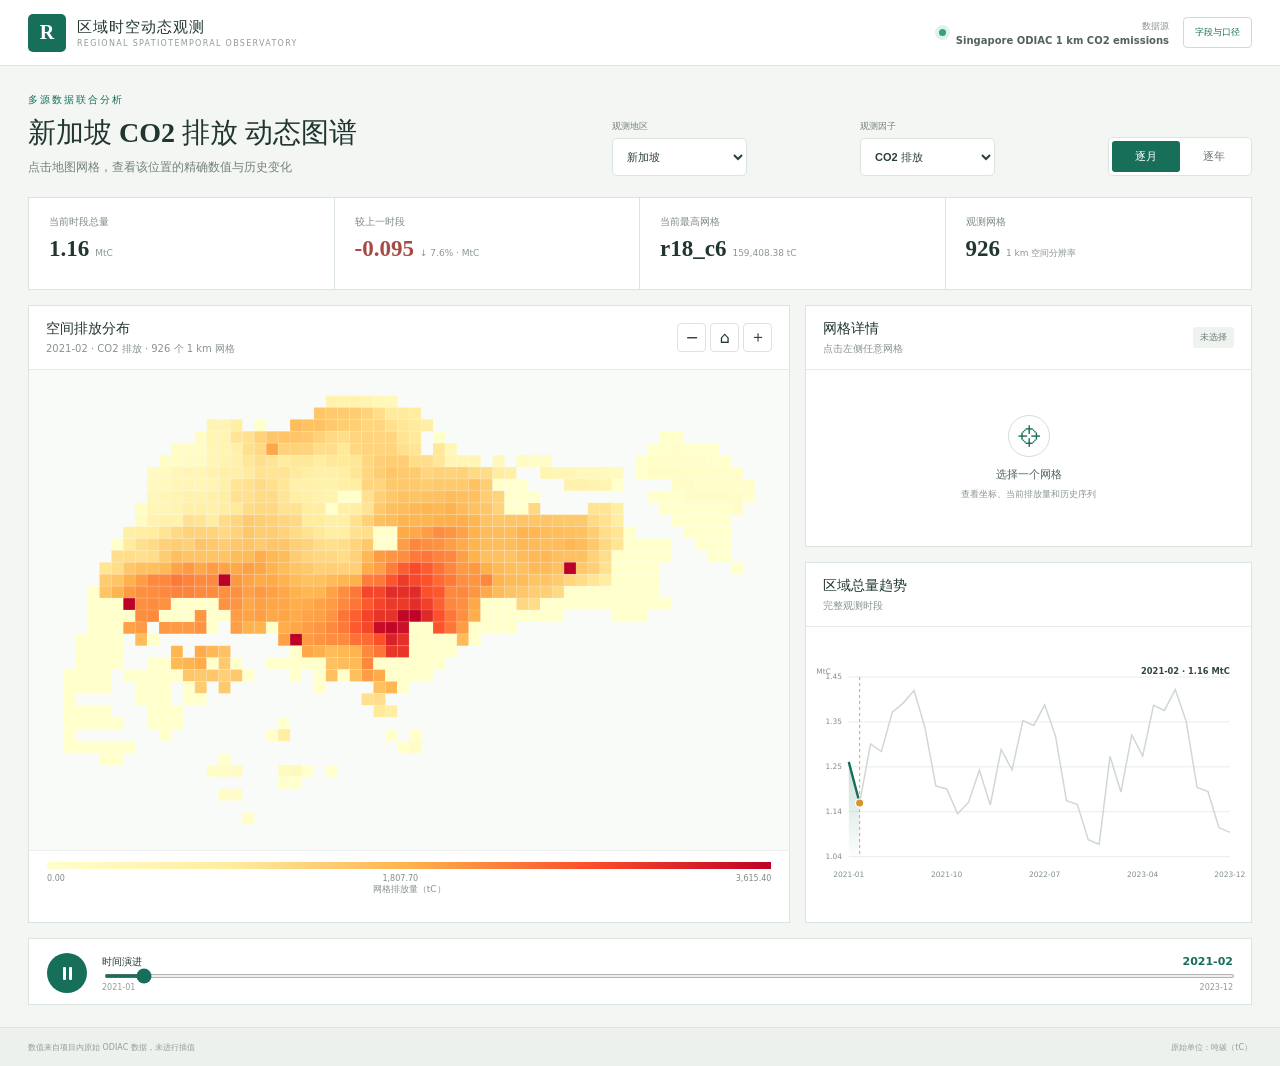
==== web/index.html @ 4ebccf56 "Add carbon visualization application" ====
<!doctype html>
<html lang="zh-CN">
  <head>
    <meta charset="UTF-8" />
    <meta name="viewport" content="width=device-width, initial-scale=1.0" />
    <meta http-equiv="Cache-Control" content="no-cache, no-store, must-revalidate" />
    <meta http-equiv="Pragma" content="no-cache" />
    <meta http-equiv="Expires" content="0" />
    <meta name="description" content="区域多源数据时空动态观测与分析" />
    <title>区域时空动态观测</title>
    <link rel="stylesheet" href="styles.css?v=20260720-3" />
  </head>
  <body>
    <header class="topbar">
      <div class="brand"><span class="brand-mark">R</span><div><strong>区域时空动态观测</strong><small>REGIONAL SPATIOTEMPORAL OBSERVATORY</small></div></div>
      <div class="header-actions"><div class="source"><span></span><div>数据源<strong id="sourceName">正在载入</strong></div></div><button id="methodButton" class="method-button" aria-haspopup="dialog" aria-controls="methodDialog">字段与口径</button></div>
    </header>

    <main>
      <section class="heading">
        <div><p class="eyebrow">多源数据联合分析</p><h1 id="pageTitle">区域时空动态图谱</h1><p>点击地图网格，查看该位置的精确数值与历史变化</p></div>
        <div class="heading-controls"><label class="region-select">观测地区<select id="regionSelect" aria-label="选择观测地区"></select></label><label class="region-select">观测因子<select id="topicSelect" aria-label="选择观测因子"></select></label><label id="categoryControl" class="region-select" hidden><span id="categoryLabel">细分类别</span><select id="categorySelect" aria-label="选择细分类别"></select></label><div class="mode-switch" role="group" aria-label="时间尺度"><button data-mode="month" class="active">逐月</button><button data-mode="year">逐年</button></div></div>
      </section>

      <section id="factorOverview" class="factor-overview" hidden aria-label="天气指标概览"></section>

      <section class="metrics" aria-label="当前统计">
        <article><span id="currentMetricLabel">当前时段总量</span><strong id="totalValue">--</strong><small id="totalUnit">MtC</small></article>
        <article><span>较上一时段</span><strong id="changeValue">--</strong><small id="changeRate">--</small></article>
        <article><span id="maxMetricLabel">当前最高网格</span><strong id="maxCell">--</strong><small id="maxValue">--</small></article>
        <article><span>观测网格</span><strong id="cellCount">--</strong><small>1 km 空间分辨率</small></article>
      </section>

      <section class="workspace">
        <article class="map-panel panel">
          <div class="panel-heading"><div><h2 id="mapTitle">空间排放分布</h2><p id="mapSubtitle">--</p></div><div class="map-tools"><button id="zoomOut" title="缩小" aria-label="缩小">−</button><button id="resetMap" title="复位地图" aria-label="复位地图">⌂</button><button id="zoomIn" title="放大" aria-label="放大">＋</button></div></div>
          <div id="map" class="map" aria-label="排放网格地图"><svg id="mapSvg" role="img"><g id="gridLayer"></g><path id="selectedOutline"></path></svg><div id="tooltip" class="tooltip" hidden></div><button id="replayOverlay" class="replay-overlay" hidden aria-label="重新播放"><span class="replay-pause" aria-hidden="true"><i></i><i></i></span><strong>播放已结束</strong><small>点击重新播放</small></button></div>
          <div class="legend"><div id="legendBar"></div><div id="legendValues" class="legend-values"></div><p id="legendLabel">网格排放量（tC）</p></div>
        </article>

        <aside class="detail-column">
          <article class="panel cell-detail">
            <div class="panel-heading"><div><h2>网格详情</h2><p>点击左侧任意网格</p></div><div class="detail-actions"><span id="cellBadge">未选择</span><button id="clearSelection" hidden>返回区域总量</button></div></div>
            <div id="emptyDetail" class="empty-detail"><span class="target-icon">⌖</span><strong>选择一个网格</strong><p>查看坐标、当前排放量和历史序列</p></div>
            <div id="detailContent" class="detail-content" hidden>
              <div class="cell-value"><span id="detailPeriod">--</span><strong id="cellValue">--</strong><small id="cellUnit">tC</small></div>
              <dl><div><dt>经度</dt><dd id="cellLon">--</dd></div><div><dt>纬度</dt><dd id="cellLat">--</dd></div><div><dt>空间排名</dt><dd id="cellRank">--</dd></div><div id="referenceLonItem" hidden><dt>API 经度</dt><dd id="referenceLon">--</dd></div><div id="referenceLatItem" hidden><dt>API 纬度</dt><dd id="referenceLat">--</dd></div></dl>
            </div>
          </article>
          <article class="panel trend-panel">
            <div class="panel-heading"><div><h2 id="chartTitle">区域总量趋势</h2><p id="chartSubtitle">完整观测时段</p></div></div>
            <div class="chart-wrap"><svg id="trendChart" aria-label="排放时间趋势图"></svg></div>
            <div id="shareTrend" class="share-trend" hidden><div><span>网格占区域比重</span><strong id="shareValue">--</strong></div><svg id="shareChart" aria-label="网格占区域比重趋势图"></svg></div>
          </article>
        </aside>
      </section>

      <section class="timeline-panel">
        <button id="playButton" class="play" aria-label="播放"><span class="play-icon" aria-hidden="true"></span></button>
        <div class="timeline-body"><div><strong>时间演进</strong><span id="currentPeriod">--</span></div><input id="timeSlider" type="range" min="0" value="0" aria-label="选择时间" /><div class="timeline-ends"><span id="startPeriod">--</span><span id="endPeriod">--</span></div></div>
      </section>
    </main>

    <dialog id="methodDialog" class="method-dialog" aria-labelledby="methodTitle">
      <div class="method-dialog-heading"><div><p>DATA METHODOLOGY</p><h2 id="methodTitle">字段与统计口径</h2></div><button id="closeMethod" aria-label="关闭">×</button></div>
      <div class="method-dialog-body">
        <section class="method-summary"><span id="methodFactor">--</span><p id="methodSummary">--</p></section>
        <section><h3>当前指标</h3><div id="methodCurrent" class="method-current"></div></section>
        <section><h3>字段说明</h3><div class="method-table-wrap"><table><thead><tr><th>字段</th><th>含义</th></tr></thead><tbody id="methodFields"></tbody></table></div></section>
        <section class="method-rules"><article><span>空间统计</span><p id="methodSpatial">--</p></article><article><span>年度聚合</span><p id="methodAnnual">--</p></article></section>
      </div>
    </dialog>

    <footer><span id="footerSource">数值来自项目内原始 ODIAC 数据，未进行插值</span><span id="footerUnit">原始单位：吨碳（tC）</span></footer>
    <script src="data/dataset.js?v=20260720-3"></script>
    <script src="app.js?v=20260720-3"></script>
  </body>
</html>
---- web/styles.css ----
:root {
  font-family: Inter, "Microsoft YaHei", "PingFang SC", system-ui, sans-serif;
  color: #20362f;
  background: #f3f6f3;
  font-synthesis: none;
  --green: #176f5a;
  --green-soft: #e5f0eb;
  --gold: #d7952c;
  --ink: #20362f;
  --muted: #74827b;
  --line: #dce4df;
  --paper: #fff;
}

* { box-sizing: border-box; }
[hidden] { display: none !important; }
body { min-width: 320px; min-height: 100vh; margin: 0; }
button, input { font: inherit; }
button { color: inherit; }

.topbar { height: 66px; display: flex; align-items: center; justify-content: space-between; padding: 0 max(28px, calc((100vw - 1480px) / 2)); border-bottom: 1px solid var(--line); background: #fff; }
.brand { display: flex; align-items: center; gap: 11px; }
.brand-mark { width: 38px; height: 38px; display: grid; place-items: center; border-radius: 5px; color: #fff; background: var(--green); font-family: Georgia, serif; font-size: 20px; font-weight: 700; }
.brand strong, .brand small, .source strong { display: block; }
.brand strong { font-size: 15px; letter-spacing: 1px; }
.brand small { margin-top: 2px; color: #929c97; font-size: 8px; letter-spacing: 1.3px; }
.source { display: flex; align-items: center; gap: 10px; color: #89948e; font-size: 9px; text-align: right; }
.source > span { width: 7px; height: 7px; border-radius: 50%; background: #36a17a; box-shadow: 0 0 0 4px #e0f1ea; }
.source strong { max-width: 300px; margin-top: 2px; overflow: hidden; color: #53635b; font-size: 10px; text-overflow: ellipsis; white-space: nowrap; }
.header-actions { display: flex; align-items: center; gap: 14px; }
.method-button { height: 31px; padding: 0 11px; border: 1px solid #cfdbd5; border-radius: 4px; color: var(--green); background: #fff; cursor: pointer; font-size: 9px; font-weight: 700; }
.method-button:hover { background: #edf5f1; }

main { width: min(1480px, 100%); margin: 0 auto; padding: 27px 28px 22px; }
.heading { display: flex; align-items: flex-end; justify-content: space-between; gap: 22px; margin-bottom: 21px; }
.heading > div:first-child { min-width: 310px; }
.eyebrow { margin: 0 0 7px !important; color: var(--green) !important; font-size: 10px !important; font-weight: 700; letter-spacing: 2px; }
.heading h1 { margin: 0; font-family: Georgia, "Songti SC", serif; font-size: 28px; font-weight: 600; letter-spacing: 0; }
.heading p { margin: 7px 0 0; color: var(--muted); font-size: 12px; }
.heading-controls { display: flex; flex: 0 1 640px; align-items: flex-end; justify-content: flex-end; flex-wrap: wrap; gap: 10px; min-width: 0; }
.region-select { display: flex; flex: 1 1 125px; flex-direction: column; gap: 5px; min-width: 118px; color: #77847d; font-size: 9px; font-weight: 600; }
.region-select select { width: 135px; height: 38px; padding: 0 26px 0 10px; border: 1px solid var(--line); border-radius: 5px; outline: 0; color: #294038; background: #fff; cursor: pointer; font-size: 11px; font-weight: 600; }
#categoryControl select { width: 140px; }
.mode-switch { display: flex; flex: 0 0 142px; padding: 3px; border: 1px solid var(--line); border-radius: 5px; background: #fff; }
.mode-switch button { min-width: 68px; height: 31px; border: 0; border-radius: 3px; color: #69776f; background: transparent; cursor: pointer; font-size: 11px; }
.mode-switch button.active { color: #fff; background: var(--green); font-weight: 600; }

.metrics { display: grid; grid-template-columns: repeat(4, 1fr); border: 1px solid var(--line); background: #fff; }
.factor-overview { display: grid; grid-template-columns: repeat(5, 1fr); gap: 1px; margin-bottom: 15px; border: 1px solid var(--line); background: var(--line); }
.factor-overview button { min-height: 64px; padding: 10px 13px; border: 0; text-align: left; background: #fff; cursor: pointer; }
.factor-overview button:hover { background: #f7faf8; }
.factor-overview button.active { box-shadow: inset 0 -3px var(--green); background: #edf5f1; }
.factor-overview span, .factor-overview strong { display: block; }
.factor-overview span { margin-bottom: 6px; color: #7d8983; font-size: 9px; }
.factor-overview strong { color: #2a4038; font-family: Georgia, serif; font-size: 16px; }
.metrics article { min-height: 91px; padding: 17px 20px; border-right: 1px solid var(--line); }
.metrics article:last-child { border-right: 0; }
.metrics span, .metrics strong, .metrics small { display: block; }
.metrics span { margin-bottom: 7px; color: #7e8a84; font-size: 10px; }
.metrics strong { display: inline; font-family: Georgia, serif; font-size: 23px; font-weight: 600; letter-spacing: 0; }
.metrics small { display: inline; margin-left: 6px; color: #8c9791; font-size: 9px; }
.metrics strong.negative { color: #a64b44; }
.metrics strong.positive { color: #17735c; }

.workspace { display: grid; grid-template-columns: minmax(0, 1.4fr) minmax(390px, .82fr); gap: 15px; margin-top: 15px; }
.panel { min-width: 0; border: 1px solid var(--line); background: #fff; }
.panel-heading { height: 64px; display: flex; align-items: center; justify-content: space-between; padding: 14px 17px; border-bottom: 1px solid #e7ebe8; }
.panel-heading h2 { margin: 0; font-size: 14px; font-weight: 650; }
.panel-heading p { margin: 4px 0 0; color: #89948e; font-size: 10px; }
.map-tools { display: flex; gap: 4px; }
.map-tools button { width: 29px; height: 29px; display: grid; place-items: center; border: 1px solid var(--line); border-radius: 4px; background: #fff; cursor: pointer; font-size: 16px; }
.map { position: relative; height: 480px; overflow: hidden; background: #f9fbf9; }
.map svg { width: 100%; height: 100%; cursor: grab; touch-action: none; }
.map.playback-complete svg { filter: blur(5px); transform: scale(1.015); }
.map svg.dragging { cursor: grabbing; }
#gridLayer path { stroke: rgba(255,255,255,.72); stroke-width: .15; vector-effect: non-scaling-stroke; cursor: pointer; transition: fill 260ms linear, opacity 160ms ease; }
#gridLayer path:hover { stroke: #273c34; stroke-width: 1; }
#selectedOutline { fill: none; stroke: #182d26; stroke-width: 2.2; vector-effect: non-scaling-stroke; pointer-events: none; }
.tooltip { position: absolute; z-index: 3; min-width: 140px; padding: 9px 11px; border-radius: 4px; color: #fff; background: rgba(25, 42, 35, .94); pointer-events: none; font-size: 10px; line-height: 1.6; box-shadow: 0 7px 20px rgba(17, 39, 30, .16); }
.tooltip strong { display: block; font-size: 11px; }
.replay-overlay { position: absolute; inset: 0; z-index: 4; display: flex; align-items: center; justify-content: center; flex-direction: column; border: 0; color: #fff; background: rgba(24, 42, 35, .38); backdrop-filter: blur(2px); cursor: pointer; }
.replay-pause { width: 62px; height: 62px; display: flex; align-items: center; justify-content: center; gap: 9px; margin-bottom: 13px; border: 1px solid rgba(255,255,255,.72); border-radius: 50%; background: rgba(23, 111, 90, .9); box-shadow: 0 8px 24px rgba(18, 43, 34, .22); }
.replay-pause i { width: 6px; height: 24px; border-radius: 2px; background: #fff; }
.replay-overlay strong { font-size: 13px; }
.replay-overlay small { margin-top: 5px; color: rgba(255,255,255,.86); font-size: 9px; }
.legend { padding: 11px 18px 13px; border-top: 1px solid #edf0ee; }
#legendBar { height: 7px; background: linear-gradient(90deg, #ffffcc, #ffeda0, #feb24c, #fc4e2a, #bd0026); }
#legendBar.poi-scale { background: linear-gradient(90deg, #f0f3f1 0 3%, #ffffcc 3%, #ffeda0, #feb24c, #fc4e2a, #bd0026); }
#legendBar.weather-temperature { background: linear-gradient(90deg, #3264a8, #dcecf4, #f7f4df, #e35a3f, #9e1b32); }
#legendBar.weather-humidity { background: linear-gradient(90deg, #edf6fb, #b9ddec, #65afd0, #2474a8, #12456d); }
#legendBar.weather-precipitation { background: linear-gradient(90deg, #eef8f7, #bfe3df, #70c1c6, #277da1, #194a78); }
#legendBar.weather-wind { background: linear-gradient(90deg, #f2eff8, #d0c4e4, #a18bc4, #74569e, #43266d); }
#legendBar.weather-radiation { background: linear-gradient(90deg, #fff7cc, #f8d66d, #eea83c, #de6b2d, #a93626); }
.legend-values { display: flex; justify-content: space-between; margin-top: 5px; color: #7e8b84; font-size: 8px; }
.legend p { margin: 0; text-align: center; color: #87928c; font-size: 9px; }

.detail-column { display: grid; grid-template-rows: auto minmax(0, 1fr); gap: 15px; min-width: 0; }
#cellBadge { padding: 4px 7px; border-radius: 3px; color: #6e7c74; background: #eff3f0; font-size: 9px; }
.detail-actions { display: flex; align-items: center; gap: 6px; }
#clearSelection { height: 27px; padding: 0 9px; border: 1px solid #cbd9d2; border-radius: 4px; color: var(--green); background: #fff; cursor: pointer; font-size: 9px; font-weight: 600; }
#clearSelection:hover { background: #edf5f1; }
.empty-detail { min-height: 176px; display: flex; align-items: center; justify-content: center; flex-direction: column; color: #89958e; }
.target-icon { width: 42px; height: 42px; display: grid; place-items: center; margin-bottom: 10px; border: 1px solid #d4ded8; border-radius: 50%; color: var(--green); font-size: 23px; }
.empty-detail strong { color: #53635b; font-size: 11px; }
.empty-detail p { margin: 6px 0 0; font-size: 9px; }
.detail-content { min-height: 176px; padding: 17px; }
.cell-value span, .cell-value strong, .cell-value small { display: inline-block; }
.cell-value span { width: 100%; margin-bottom: 6px; color: #7f8b85; font-size: 9px; }
.cell-value strong { font-family: Georgia, serif; font-size: 25px; font-weight: 600; }
.cell-value small { margin-left: 6px; color: #7b8881; font-size: 10px; }
.detail-content dl { display: grid; grid-template-columns: repeat(3, 1fr); margin: 16px 0 0; padding-top: 13px; border-top: 1px solid #edf0ee; }
.detail-content dl div { padding-right: 8px; }
.detail-content dt { margin-bottom: 5px; color: #8a958f; font-size: 8px; }
.detail-content dd { margin: 0; color: #344a42; font-size: 10px; font-weight: 600; }
.trend-panel { min-height: 0; }
.chart-wrap { height: 295px; padding: 8px 10px 10px 2px; }
#trendChart { width: 100%; height: 100%; overflow: visible; }
.chart-grid { stroke: #e3e8e5; stroke-width: 1; }
.chart-axis { fill: #819089; font-size: 9px; }
.chart-line { fill: none; stroke: var(--green); stroke-width: 2.4; vector-effect: non-scaling-stroke; }
.chart-future { fill: none; stroke: #cfd8d3; stroke-width: 1.5; vector-effect: non-scaling-stroke; }
.chart-area { fill: url(#areaGradient); }
.chart-current-line { stroke: #d7a247; stroke-width: 1; stroke-dasharray: 3 3; vector-effect: non-scaling-stroke; }
.chart-point { fill: var(--gold); stroke: #fff; stroke-width: 1.5; }
.chart-current-value { fill: #31473f; font-size: 10px; font-weight: 700; }
.share-trend { padding: 0 13px 12px; border-top: 1px solid #edf0ee; }
.share-trend > div { display: flex; align-items: center; justify-content: space-between; padding: 9px 1px 5px; }
.share-trend span { color: #77857e; font-size: 9px; }
.share-trend strong { color: #b87818; font-family: Georgia, serif; font-size: 13px; }
#shareChart { width: 100%; height: 72px; display: block; overflow: visible; }
.share-line { fill: none; stroke: #d4942a; stroke-width: 2; vector-effect: non-scaling-stroke; }
.share-future { fill: none; stroke: #dfd9cd; stroke-width: 1.2; vector-effect: non-scaling-stroke; }
.share-point { fill: #176f5a; stroke: #fff; stroke-width: 1.2; }
.share-baseline { stroke: #e6e9e7; stroke-width: 1; stroke-dasharray: 2 3; }

.timeline-panel { display: flex; align-items: center; gap: 15px; margin-top: 15px; padding: 14px 18px 11px; border: 1px solid var(--line); background: #fff; }
.play { width: 40px; height: 40px; flex: 0 0 40px; display: grid; place-items: center; border: 0; border-radius: 50%; color: #fff; background: var(--green); cursor: pointer; }
.play-icon { width: 0; height: 0; margin-left: 3px; border-top: 6px solid transparent; border-bottom: 6px solid transparent; border-left: 10px solid currentColor; }
.play.playing .play-icon { position: relative; width: 11px; height: 13px; margin-left: 0; border: 0; }
.play.playing .play-icon::before, .play.playing .play-icon::after { content: ""; position: absolute; top: 0; width: 3px; height: 13px; border-radius: 1px; background: currentColor; }
.play.playing .play-icon::before { left: 1px; }
.play.playing .play-icon::after { right: 1px; }
.timeline-body { flex: 1; min-width: 0; }
.timeline-body > div:first-child { display: flex; justify-content: space-between; margin-bottom: 5px; }
.timeline-body strong { font-size: 10px; }
#currentPeriod { color: var(--green); font-size: 11px; font-weight: 700; }
#timeSlider { width: 100%; height: 4px; display: block; accent-color: var(--green); cursor: pointer; }
.timeline-ends { display: flex; justify-content: space-between; margin-top: 5px; color: #929c97; font-size: 8px; }

footer { min-height: 39px; display: flex; align-items: center; justify-content: space-between; padding: 0 max(28px, calc((100vw - 1480px) / 2)); border-top: 1px solid var(--line); color: #929d97; background: #edf1ee; font-size: 8px; }
.method-dialog { width: min(720px, calc(100vw - 28px)); max-height: min(780px, calc(100vh - 36px)); padding: 0; overflow: hidden; border: 1px solid #d5dfd9; border-radius: 6px; color: var(--ink); background: #fff; box-shadow: 0 24px 70px rgba(19, 42, 33, .24); }
.method-dialog::backdrop { background: rgba(24, 38, 33, .38); backdrop-filter: blur(3px); }
.method-dialog-heading { min-height: 73px; display: flex; align-items: center; justify-content: space-between; padding: 15px 19px; border-bottom: 1px solid var(--line); background: #f6f9f7; }
.method-dialog-heading p { margin: 0 0 4px; color: var(--green); font-size: 8px; font-weight: 700; letter-spacing: 1.4px; }
.method-dialog-heading h2 { margin: 0; font-size: 17px; }
.method-dialog-heading button { width: 31px; height: 31px; border: 1px solid var(--line); border-radius: 50%; color: #637169; background: #fff; cursor: pointer; font-size: 18px; }
.method-dialog-body { max-height: calc(100vh - 130px); padding: 18px 20px 22px; overflow-y: auto; }
.method-dialog-body section + section { margin-top: 18px; }
.method-dialog-body h3 { margin: 0 0 9px; color: #617068; font-size: 10px; }
.method-summary { padding: 13px 15px; border-left: 3px solid var(--green); background: #f1f6f3; }
.method-summary span { color: var(--green); font-size: 10px; font-weight: 700; }
.method-summary p { margin: 6px 0 0; color: #607068; font-size: 11px; line-height: 1.75; }
.method-current { display: grid; grid-template-columns: repeat(3, 1fr); border: 1px solid var(--line); }
.method-current div { padding: 10px 12px; border-right: 1px solid var(--line); }
.method-current div:last-child { border-right: 0; }
.method-current span, .method-current strong { display: block; }
.method-current span { margin-bottom: 5px; color: #88948e; font-size: 8px; }
.method-current strong { font-size: 11px; }
.method-table-wrap { overflow-x: auto; border: 1px solid var(--line); }
.method-dialog table { width: 100%; border-collapse: collapse; font-size: 10px; }
.method-dialog th, .method-dialog td { padding: 9px 11px; border-bottom: 1px solid #e9edea; text-align: left; }
.method-dialog tr:last-child td { border-bottom: 0; }
.method-dialog th { color: #65746c; background: #f7f9f7; font-size: 9px; }
.method-dialog td:first-child { width: 42%; color: #176f5a; font-family: Consolas, monospace; }
.method-rules { display: grid; grid-template-columns: 1fr 1fr; gap: 10px; }
.method-rules article { padding: 12px 13px; border: 1px solid var(--line); background: #fbfcfb; }
.method-rules span { color: var(--green); font-size: 9px; font-weight: 700; }
.method-rules p { margin: 6px 0 0; color: #68766f; font-size: 10px; line-height: 1.7; }
button:focus-visible, input:focus-visible, #gridLayer path:focus-visible { outline: 2px solid var(--gold); outline-offset: 2px; }

@media (max-width: 940px) {
  .factor-overview { grid-template-columns: repeat(3, 1fr); }
  .metrics { grid-template-columns: repeat(2, 1fr); }
  .metrics article:nth-child(2) { border-right: 0; }
  .metrics article:nth-child(-n+2) { border-bottom: 1px solid var(--line); }
  .workspace { grid-template-columns: 1fr; }
  .detail-column { grid-template-columns: .78fr 1.22fr; grid-template-rows: 1fr; }
}

@media (max-width: 1250px) {
  .heading { align-items: flex-start; flex-direction: column; }
  .heading-controls { width: 100%; flex: 0 1 auto; justify-content: flex-start; flex-wrap: wrap; }
  .region-select { flex: 1 1 145px; }
  .region-select select, #categoryControl select { width: 100%; }
  .mode-switch { flex: 0 0 auto; align-self: flex-end; }
  .workspace { grid-template-columns: minmax(0, 1.22fr) minmax(350px, .78fr); }
}

@media (max-width: 640px) {
  .factor-overview { grid-template-columns: repeat(2, 1fr); }
  .topbar { height: 59px; padding: 0 14px; }
  .source { display: none; }
  .header-actions { margin-left: auto; }
  main { padding: 21px 13px 17px; }
  .heading { align-items: flex-start; }
  .heading h1 { font-size: 23px; }
  .heading p { max-width: 230px; line-height: 1.5; }
  .heading-controls { align-items: stretch; flex-direction: column; }
  .region-select { width: 100%; }
  .region-select { gap: 3px; }
  .region-select select, #categoryControl select { width: 100%; height: 34px; }
  .mode-switch { width: 100%; align-self: stretch; }
  .mode-switch button { flex: 1; }
  .mode-switch button { min-width: 52px; }
  .metrics article { min-height: 80px; padding: 13px; }
  .metrics strong { font-size: 19px; }
  .map { height: 390px; }
  .detail-column { grid-template-columns: 1fr; }
  .chart-wrap { height: 270px; }
  footer { padding: 10px 14px; gap: 6px; flex-direction: column; align-items: flex-start; }
  .method-current, .method-rules { grid-template-columns: 1fr; }
  .method-current div { border-right: 0; border-bottom: 1px solid var(--line); }
  .method-current div:last-child { border-bottom: 0; }
}
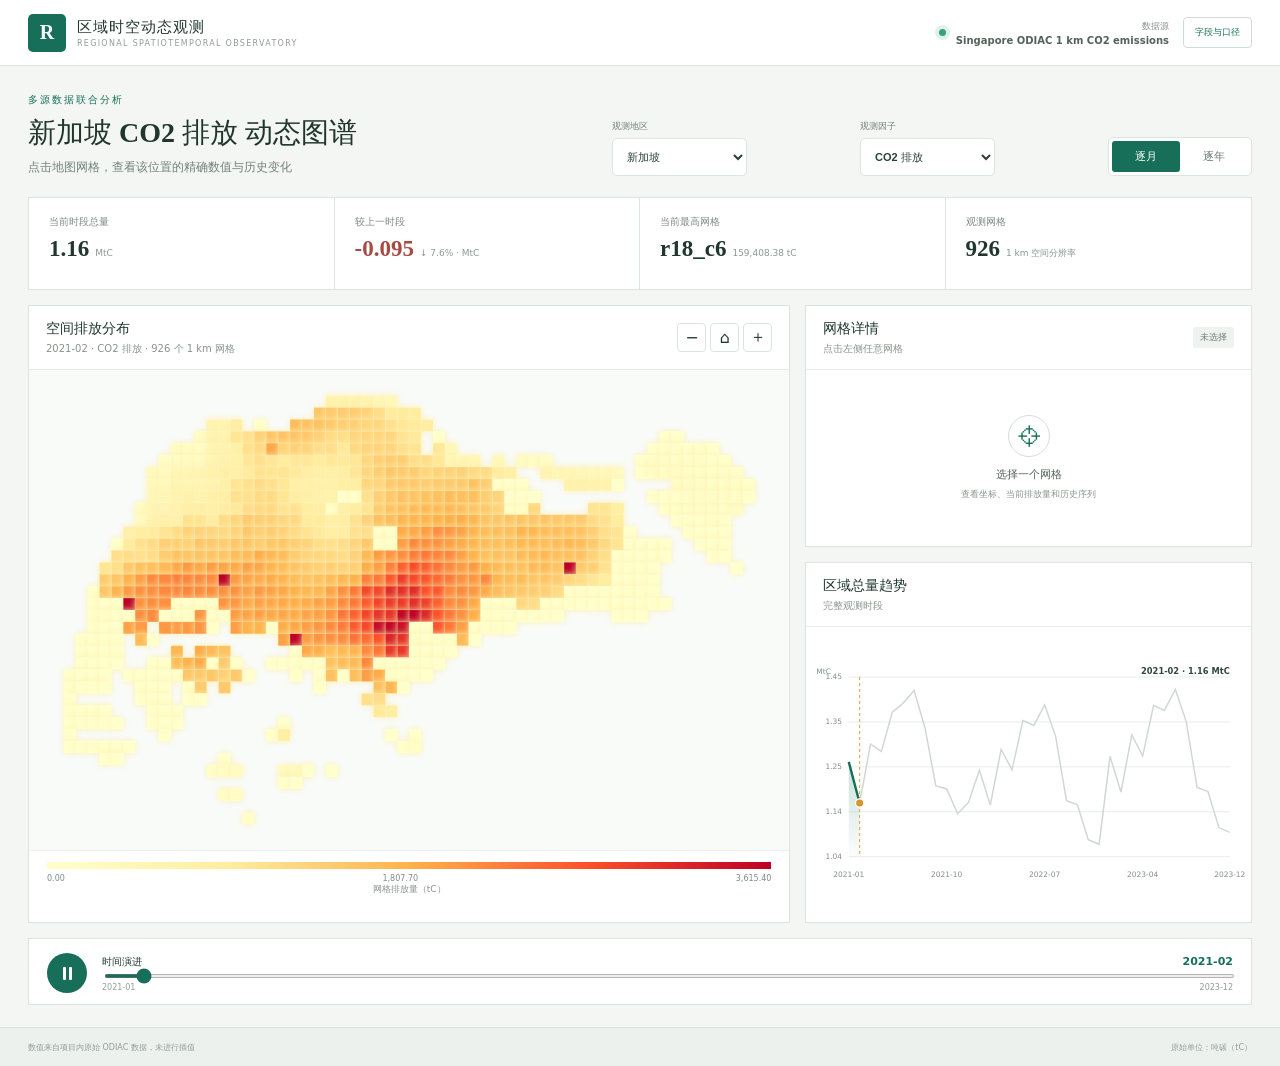
==== commit 9e3c8563: "Enhance VIIRS nightlights map styling" ====
--- a/web/index.html
+++ b/web/index.html
@@ -8,7 +8,7 @@
     <meta http-equiv="Expires" content="0" />
     <meta name="description" content="区域多源数据时空动态观测与分析" />
     <title>区域时空动态观测</title>
-    <link rel="stylesheet" href="styles.css?v=20260720-3" />
+    <link rel="stylesheet" href="styles.css?v=20260720-5" />
   </head>
   <body>
     <header class="topbar">
@@ -33,8 +33,8 @@
 
       <section class="workspace">
         <article class="map-panel panel">
-          <div class="panel-heading"><div><h2 id="mapTitle">空间排放分布</h2><p id="mapSubtitle">--</p></div><div class="map-tools"><button id="zoomOut" title="缩小" aria-label="缩小">−</button><button id="resetMap" title="复位地图" aria-label="复位地图">⌂</button><button id="zoomIn" title="放大" aria-label="放大">＋</button></div></div>
-          <div id="map" class="map" aria-label="排放网格地图"><svg id="mapSvg" role="img"><g id="gridLayer"></g><path id="selectedOutline"></path></svg><div id="tooltip" class="tooltip" hidden></div><button id="replayOverlay" class="replay-overlay" hidden aria-label="重新播放"><span class="replay-pause" aria-hidden="true"><i></i><i></i></span><strong>播放已结束</strong><small>点击重新播放</small></button></div>
+          <div class="panel-heading"><div><div class="map-title-row"><h2 id="mapTitle">空间排放分布</h2><span id="qualityBadge" class="quality-badge" hidden></span></div><p id="mapSubtitle">--</p></div><div class="map-tools"><button id="zoomOut" title="缩小" aria-label="缩小">−</button><button id="resetMap" title="复位地图" aria-label="复位地图">⌂</button><button id="zoomIn" title="放大" aria-label="放大">＋</button></div></div>
+          <div id="map" class="map" aria-label="排放网格地图"><svg id="mapSvg" role="img"><defs><pattern id="missingPattern" width="6" height="6" patternUnits="userSpaceOnUse" patternTransform="rotate(45)"><rect width="6" height="6" fill="#e6e9e7"></rect><line x1="0" y1="0" x2="0" y2="6" stroke="#9da7a1" stroke-width="2"></line></pattern><filter id="ntlGlowSoft" x="-60%" y="-60%" width="220%" height="220%" color-interpolation-filters="sRGB"><feGaussianBlur in="SourceGraphic" stdDeviation="2.2" result="blur"></feGaussianBlur><feFlood flood-color="#f2b84f" flood-opacity=".72" result="color"></feFlood><feComposite in="color" in2="blur" operator="in" result="glow"></feComposite><feMerge><feMergeNode in="glow"></feMergeNode><feMergeNode in="SourceGraphic"></feMergeNode></feMerge></filter><filter id="ntlGlowPeak" x="-100%" y="-100%" width="300%" height="300%" color-interpolation-filters="sRGB"><feGaussianBlur in="SourceGraphic" stdDeviation="4" result="blur"></feGaussianBlur><feFlood flood-color="#fff0a8" flood-opacity=".92" result="color"></feFlood><feComposite in="color" in2="blur" operator="in" result="glow"></feComposite><feMerge><feMergeNode in="glow"></feMergeNode><feMergeNode in="SourceGraphic"></feMergeNode></feMerge></filter></defs><g id="gridLayer"></g><path id="selectedOutline"></path></svg><div id="tooltip" class="tooltip" hidden></div><button id="replayOverlay" class="replay-overlay" hidden aria-label="重新播放"><span class="replay-pause" aria-hidden="true"><i></i><i></i></span><strong>播放已结束</strong><small>点击重新播放</small></button></div>
           <div class="legend"><div id="legendBar"></div><div id="legendValues" class="legend-values"></div><p id="legendLabel">网格排放量（tC）</p></div>
         </article>
 
@@ -44,7 +44,7 @@
             <div id="emptyDetail" class="empty-detail"><span class="target-icon">⌖</span><strong>选择一个网格</strong><p>查看坐标、当前排放量和历史序列</p></div>
             <div id="detailContent" class="detail-content" hidden>
               <div class="cell-value"><span id="detailPeriod">--</span><strong id="cellValue">--</strong><small id="cellUnit">tC</small></div>
-              <dl><div><dt>经度</dt><dd id="cellLon">--</dd></div><div><dt>纬度</dt><dd id="cellLat">--</dd></div><div><dt>空间排名</dt><dd id="cellRank">--</dd></div><div id="referenceLonItem" hidden><dt>API 经度</dt><dd id="referenceLon">--</dd></div><div id="referenceLatItem" hidden><dt>API 纬度</dt><dd id="referenceLat">--</dd></div></dl>
+              <dl><div><dt>经度</dt><dd id="cellLon">--</dd></div><div><dt>纬度</dt><dd id="cellLat">--</dd></div><div><dt>空间排名</dt><dd id="cellRank">--</dd></div><div id="referenceLonItem" hidden><dt>API 经度</dt><dd id="referenceLon">--</dd></div><div id="referenceLatItem" hidden><dt>API 纬度</dt><dd id="referenceLat">--</dd></div><div id="validPixelItem" hidden><dt>有效像元</dt><dd id="validPixelCount">--</dd></div><div id="qualityItem" hidden><dt>数据质量</dt><dd id="cellQuality">--</dd></div><div id="ntlMeanItem" hidden><dt>原始均值</dt><dd id="ntlMean">--</dd></div><div id="ntlMaxItem" hidden><dt>最大辐亮度</dt><dd id="ntlMax">--</dd></div><div id="ntlSumItem" hidden><dt>总辐亮度</dt><dd id="ntlSum">--</dd></div><div id="ntlLogItem" hidden><dt>对数均值</dt><dd id="ntlLog">--</dd></div><div id="dataSourceItem" hidden><dt>数据来源</dt><dd id="dataSourceValue">--</dd></div><div id="dateRangeItem" hidden><dt>统计日期</dt><dd id="dateRangeValue">--</dd></div></dl>
             </div>
           </article>
           <article class="panel trend-panel">
@@ -72,7 +72,7 @@
     </dialog>
 
     <footer><span id="footerSource">数值来自项目内原始 ODIAC 数据，未进行插值</span><span id="footerUnit">原始单位：吨碳（tC）</span></footer>
-    <script src="data/dataset.js?v=20260720-3"></script>
-    <script src="app.js?v=20260720-3"></script>
+    <script src="data/dataset.js?v=20260720-5"></script>
+    <script src="app.js?v=20260720-5"></script>
   </body>
 </html>
--- a/web/styles.css
+++ b/web/styles.css
@@ -67,14 +67,27 @@
 .panel-heading { height: 64px; display: flex; align-items: center; justify-content: space-between; padding: 14px 17px; border-bottom: 1px solid #e7ebe8; }
 .panel-heading h2 { margin: 0; font-size: 14px; font-weight: 650; }
 .panel-heading p { margin: 4px 0 0; color: #89948e; font-size: 10px; }
+.map-title-row { display: flex; align-items: center; gap: 8px; }
+.quality-badge { padding: 3px 6px; border-radius: 3px; color: #27745f; background: #e5f2ed; font-size: 8px; font-weight: 700; }
+.quality-badge.imputed { color: #8c5c13; background: #f8e9ca; }
+.quality-badge.missing { color: #9e453e; background: #f6dedb; }
+.map.imputed-frame { box-shadow: inset 0 0 0 3px #d89b35; }
 .map-tools { display: flex; gap: 4px; }
 .map-tools button { width: 29px; height: 29px; display: grid; place-items: center; border: 1px solid var(--line); border-radius: 4px; background: #fff; cursor: pointer; font-size: 16px; }
 .map { position: relative; height: 480px; overflow: hidden; background: #f9fbf9; }
+.map[data-theme="nightlights"] { background: #11161b; box-shadow: inset 0 0 34px rgba(0, 0, 0, .36); }
 .map svg { width: 100%; height: 100%; cursor: grab; touch-action: none; }
 .map.playback-complete svg { filter: blur(5px); transform: scale(1.015); }
 .map svg.dragging { cursor: grabbing; }
 #gridLayer path { stroke: rgba(255,255,255,.72); stroke-width: .15; vector-effect: non-scaling-stroke; cursor: pointer; transition: fill 260ms linear, opacity 160ms ease; }
 #gridLayer path:hover { stroke: #273c34; stroke-width: 1; }
+#gridLayer path.missing-data { fill: url(#missingPattern) !important; opacity: .72; }
+#gridLayer path.ntl-high { filter: url(#ntlGlowSoft); }
+#gridLayer path.ntl-peak { filter: url(#ntlGlowPeak); }
+.map[data-theme="nightlights"] #gridLayer path { stroke: rgba(151, 169, 178, .16); }
+.map[data-theme="nightlights"] #gridLayer path:hover { stroke: #f7f3df; stroke-width: 1.25; filter: none; }
+.map[data-theme="nightlights"] #gridLayer path.missing-data { opacity: .44; filter: none; }
+.map[data-theme="nightlights"] #selectedOutline { stroke: #fff8d6; stroke-width: 2.5; filter: url(#ntlGlowSoft); }
 #selectedOutline { fill: none; stroke: #182d26; stroke-width: 2.2; vector-effect: non-scaling-stroke; pointer-events: none; }
 .tooltip { position: absolute; z-index: 3; min-width: 140px; padding: 9px 11px; border-radius: 4px; color: #fff; background: rgba(25, 42, 35, .94); pointer-events: none; font-size: 10px; line-height: 1.6; box-shadow: 0 7px 20px rgba(17, 39, 30, .16); }
 .tooltip strong { display: block; font-size: 11px; }
@@ -91,6 +104,7 @@
 #legendBar.weather-precipitation { background: linear-gradient(90deg, #eef8f7, #bfe3df, #70c1c6, #277da1, #194a78); }
 #legendBar.weather-wind { background: linear-gradient(90deg, #f2eff8, #d0c4e4, #a18bc4, #74569e, #43266d); }
 #legendBar.weather-radiation { background: linear-gradient(90deg, #fff7cc, #f8d66d, #eea83c, #de6b2d, #a93626); }
+#legendBar.viirs-scale { background: linear-gradient(90deg, #14181d, #1f2c36, #655b43, #dd9d43, #fff8da); box-shadow: 0 0 7px rgba(238, 184, 83, .28); }
 .legend-values { display: flex; justify-content: space-between; margin-top: 5px; color: #7e8b84; font-size: 8px; }
 .legend p { margin: 0; text-align: center; color: #87928c; font-size: 9px; }
 
@@ -122,6 +136,7 @@
 .chart-area { fill: url(#areaGradient); }
 .chart-current-line { stroke: #d7a247; stroke-width: 1; stroke-dasharray: 3 3; vector-effect: non-scaling-stroke; }
 .chart-point { fill: var(--gold); stroke: #fff; stroke-width: 1.5; }
+.chart-point.imputed { fill: #fff; stroke: #d7952c; stroke-width: 2.5; }
 .chart-current-value { fill: #31473f; font-size: 10px; font-weight: 700; }
 .share-trend { padding: 0 13px 12px; border-top: 1px solid #edf0ee; }
 .share-trend > div { display: flex; align-items: center; justify-content: space-between; padding: 9px 1px 5px; }
@@ -178,6 +193,11 @@
 .method-rules p { margin: 6px 0 0; color: #68766f; font-size: 10px; line-height: 1.7; }
 button:focus-visible, input:focus-visible, #gridLayer path:focus-visible { outline: 2px solid var(--gold); outline-offset: 2px; }
 
+@media (prefers-reduced-motion: reduce) {
+  #gridLayer path { transition: none; }
+  #gridLayer path.ntl-high, #gridLayer path.ntl-peak { filter: none; }
+}
+
 @media (max-width: 940px) {
   .factor-overview { grid-template-columns: repeat(3, 1fr); }
   .metrics { grid-template-columns: repeat(2, 1fr); }
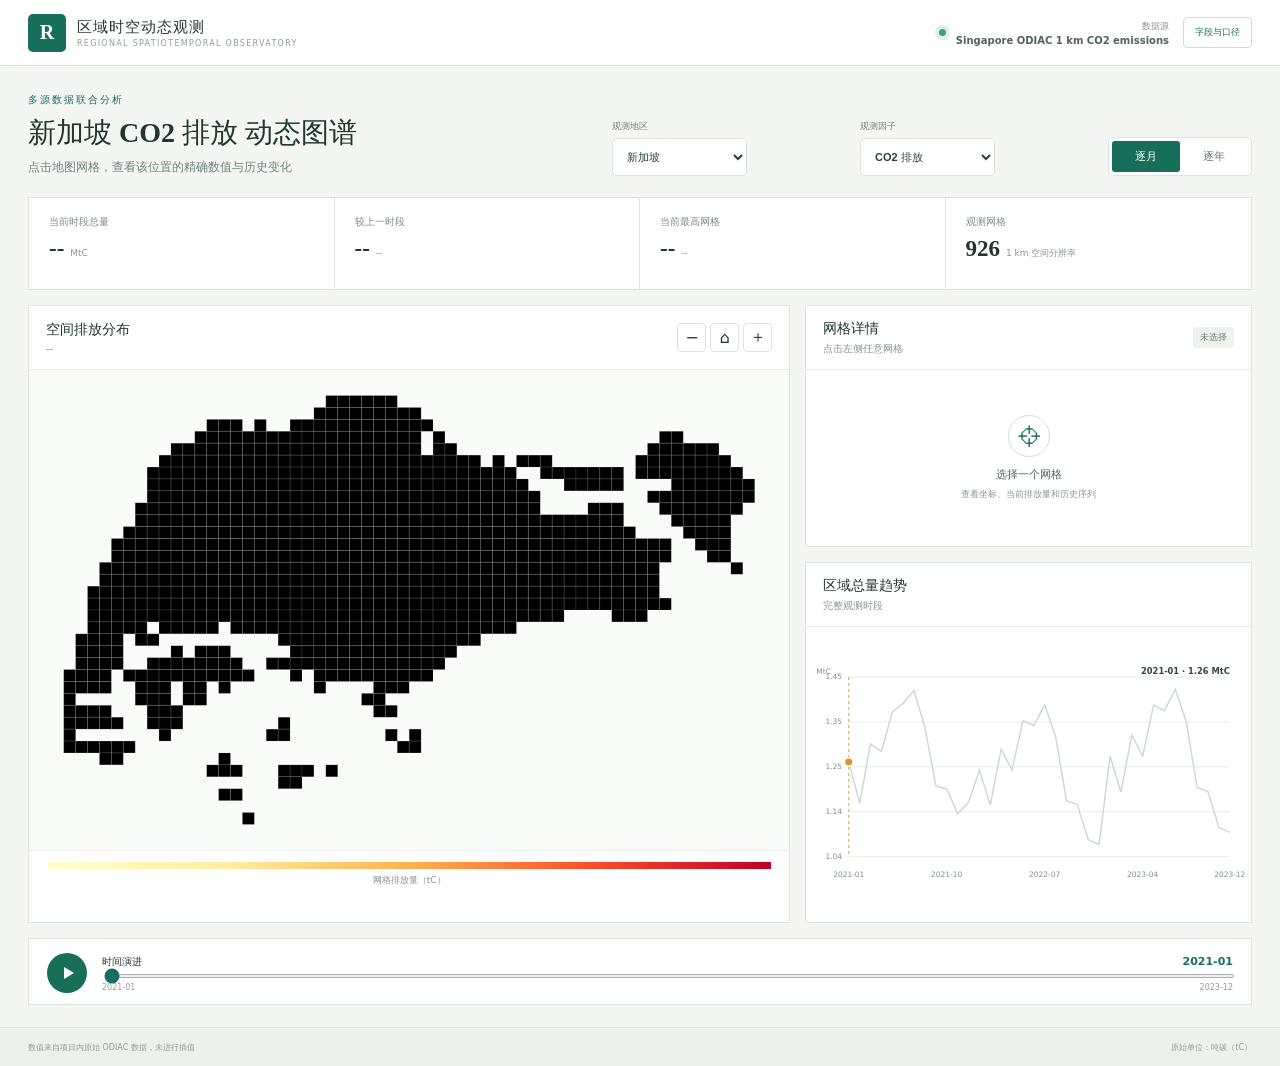
==== commit f29ec11e: "Add MODIS remote sensing visualization" ====
--- a/web/index.html
+++ b/web/index.html
@@ -34,7 +34,7 @@
       <section class="workspace">
         <article class="map-panel panel">
           <div class="panel-heading"><div><div class="map-title-row"><h2 id="mapTitle">空间排放分布</h2><span id="qualityBadge" class="quality-badge" hidden></span></div><p id="mapSubtitle">--</p></div><div class="map-tools"><button id="zoomOut" title="缩小" aria-label="缩小">−</button><button id="resetMap" title="复位地图" aria-label="复位地图">⌂</button><button id="zoomIn" title="放大" aria-label="放大">＋</button></div></div>
-          <div id="map" class="map" aria-label="排放网格地图"><svg id="mapSvg" role="img"><defs><pattern id="missingPattern" width="6" height="6" patternUnits="userSpaceOnUse" patternTransform="rotate(45)"><rect width="6" height="6" fill="#e6e9e7"></rect><line x1="0" y1="0" x2="0" y2="6" stroke="#9da7a1" stroke-width="2"></line></pattern><filter id="ntlGlowSoft" x="-60%" y="-60%" width="220%" height="220%" color-interpolation-filters="sRGB"><feGaussianBlur in="SourceGraphic" stdDeviation="2.2" result="blur"></feGaussianBlur><feFlood flood-color="#f2b84f" flood-opacity=".72" result="color"></feFlood><feComposite in="color" in2="blur" operator="in" result="glow"></feComposite><feMerge><feMergeNode in="glow"></feMergeNode><feMergeNode in="SourceGraphic"></feMergeNode></feMerge></filter><filter id="ntlGlowPeak" x="-100%" y="-100%" width="300%" height="300%" color-interpolation-filters="sRGB"><feGaussianBlur in="SourceGraphic" stdDeviation="4" result="blur"></feGaussianBlur><feFlood flood-color="#fff0a8" flood-opacity=".92" result="color"></feFlood><feComposite in="color" in2="blur" operator="in" result="glow"></feComposite><feMerge><feMergeNode in="glow"></feMergeNode><feMergeNode in="SourceGraphic"></feMergeNode></feMerge></filter></defs><g id="gridLayer"></g><path id="selectedOutline"></path></svg><div id="tooltip" class="tooltip" hidden></div><button id="replayOverlay" class="replay-overlay" hidden aria-label="重新播放"><span class="replay-pause" aria-hidden="true"><i></i><i></i></span><strong>播放已结束</strong><small>点击重新播放</small></button></div>
+          <div id="map" class="map" aria-label="排放网格地图"><canvas id="mapCanvas" aria-hidden="true"></canvas><svg id="mapSvg" role="img"><defs><pattern id="missingPattern" width="6" height="6" patternUnits="userSpaceOnUse" patternTransform="rotate(45)"><rect width="6" height="6" fill="#e6e9e7"></rect><line x1="0" y1="0" x2="0" y2="6" stroke="#9da7a1" stroke-width="2"></line></pattern></defs><g id="gridLayer"></g><path id="selectedOutline"></path></svg><div id="tooltip" class="tooltip" hidden></div><button id="replayOverlay" class="replay-overlay" hidden aria-label="重新播放"><span class="replay-pause" aria-hidden="true"><i></i><i></i></span><strong>播放已结束</strong><small>点击重新播放</small></button></div>
           <div class="legend"><div id="legendBar"></div><div id="legendValues" class="legend-values"></div><p id="legendLabel">网格排放量（tC）</p></div>
         </article>
 
@@ -72,7 +72,8 @@
     </dialog>
 
     <footer><span id="footerSource">数值来自项目内原始 ODIAC 数据，未进行插值</span><span id="footerUnit">原始单位：吨碳（tC）</span></footer>
-    <script src="data/dataset.js?v=20260720-5"></script>
-    <script src="app.js?v=20260720-5"></script>
+    <script src="data/dataset.js?v=20260720-9"></script>
+    <script src="color-scale.js?v=20260720-9"></script>
+    <script src="app.js?v=20260720-9"></script>
   </body>
 </html>
--- a/web/styles.css
+++ b/web/styles.css
@@ -76,18 +76,20 @@
 .map-tools button { width: 29px; height: 29px; display: grid; place-items: center; border: 1px solid var(--line); border-radius: 4px; background: #fff; cursor: pointer; font-size: 16px; }
 .map { position: relative; height: 480px; overflow: hidden; background: #f9fbf9; }
 .map[data-theme="nightlights"] { background: #11161b; box-shadow: inset 0 0 34px rgba(0, 0, 0, .36); }
-.map svg { width: 100%; height: 100%; cursor: grab; touch-action: none; }
-.map.playback-complete svg { filter: blur(5px); transform: scale(1.015); }
+.map canvas, .map svg { position: absolute; inset: 0; width: 100%; height: 100%; }
+.map canvas { display: none; pointer-events: none; }
+.map.canvas-nightlights canvas { display: block; }
+.map svg { z-index: 1; cursor: grab; touch-action: none; }
+.map.playback-complete canvas, .map.playback-complete svg { filter: blur(5px); transform: scale(1.015); }
 .map svg.dragging { cursor: grabbing; }
 #gridLayer path { stroke: rgba(255,255,255,.72); stroke-width: .15; vector-effect: non-scaling-stroke; cursor: pointer; transition: fill 260ms linear, opacity 160ms ease; }
 #gridLayer path:hover { stroke: #273c34; stroke-width: 1; }
 #gridLayer path.missing-data { fill: url(#missingPattern) !important; opacity: .72; }
-#gridLayer path.ntl-high { filter: url(#ntlGlowSoft); }
-#gridLayer path.ntl-peak { filter: url(#ntlGlowPeak); }
 .map[data-theme="nightlights"] #gridLayer path { stroke: rgba(151, 169, 178, .16); }
+.map.canvas-nightlights #gridLayer path:not(.missing-data) { fill: transparent !important; transition: none; }
 .map[data-theme="nightlights"] #gridLayer path:hover { stroke: #f7f3df; stroke-width: 1.25; filter: none; }
 .map[data-theme="nightlights"] #gridLayer path.missing-data { opacity: .44; filter: none; }
-.map[data-theme="nightlights"] #selectedOutline { stroke: #fff8d6; stroke-width: 2.5; filter: url(#ntlGlowSoft); }
+.map[data-theme="nightlights"] #selectedOutline { stroke: #fff8d6; stroke-width: 2.5; filter: drop-shadow(0 0 2px rgba(255, 230, 148, .7)); }
 #selectedOutline { fill: none; stroke: #182d26; stroke-width: 2.2; vector-effect: non-scaling-stroke; pointer-events: none; }
 .tooltip { position: absolute; z-index: 3; min-width: 140px; padding: 9px 11px; border-radius: 4px; color: #fff; background: rgba(25, 42, 35, .94); pointer-events: none; font-size: 10px; line-height: 1.6; box-shadow: 0 7px 20px rgba(17, 39, 30, .16); }
 .tooltip strong { display: block; font-size: 11px; }
@@ -195,7 +197,6 @@
 
 @media (prefers-reduced-motion: reduce) {
   #gridLayer path { transition: none; }
-  #gridLayer path.ntl-high, #gridLayer path.ntl-peak { filter: none; }
 }
 
 @media (max-width: 940px) {
